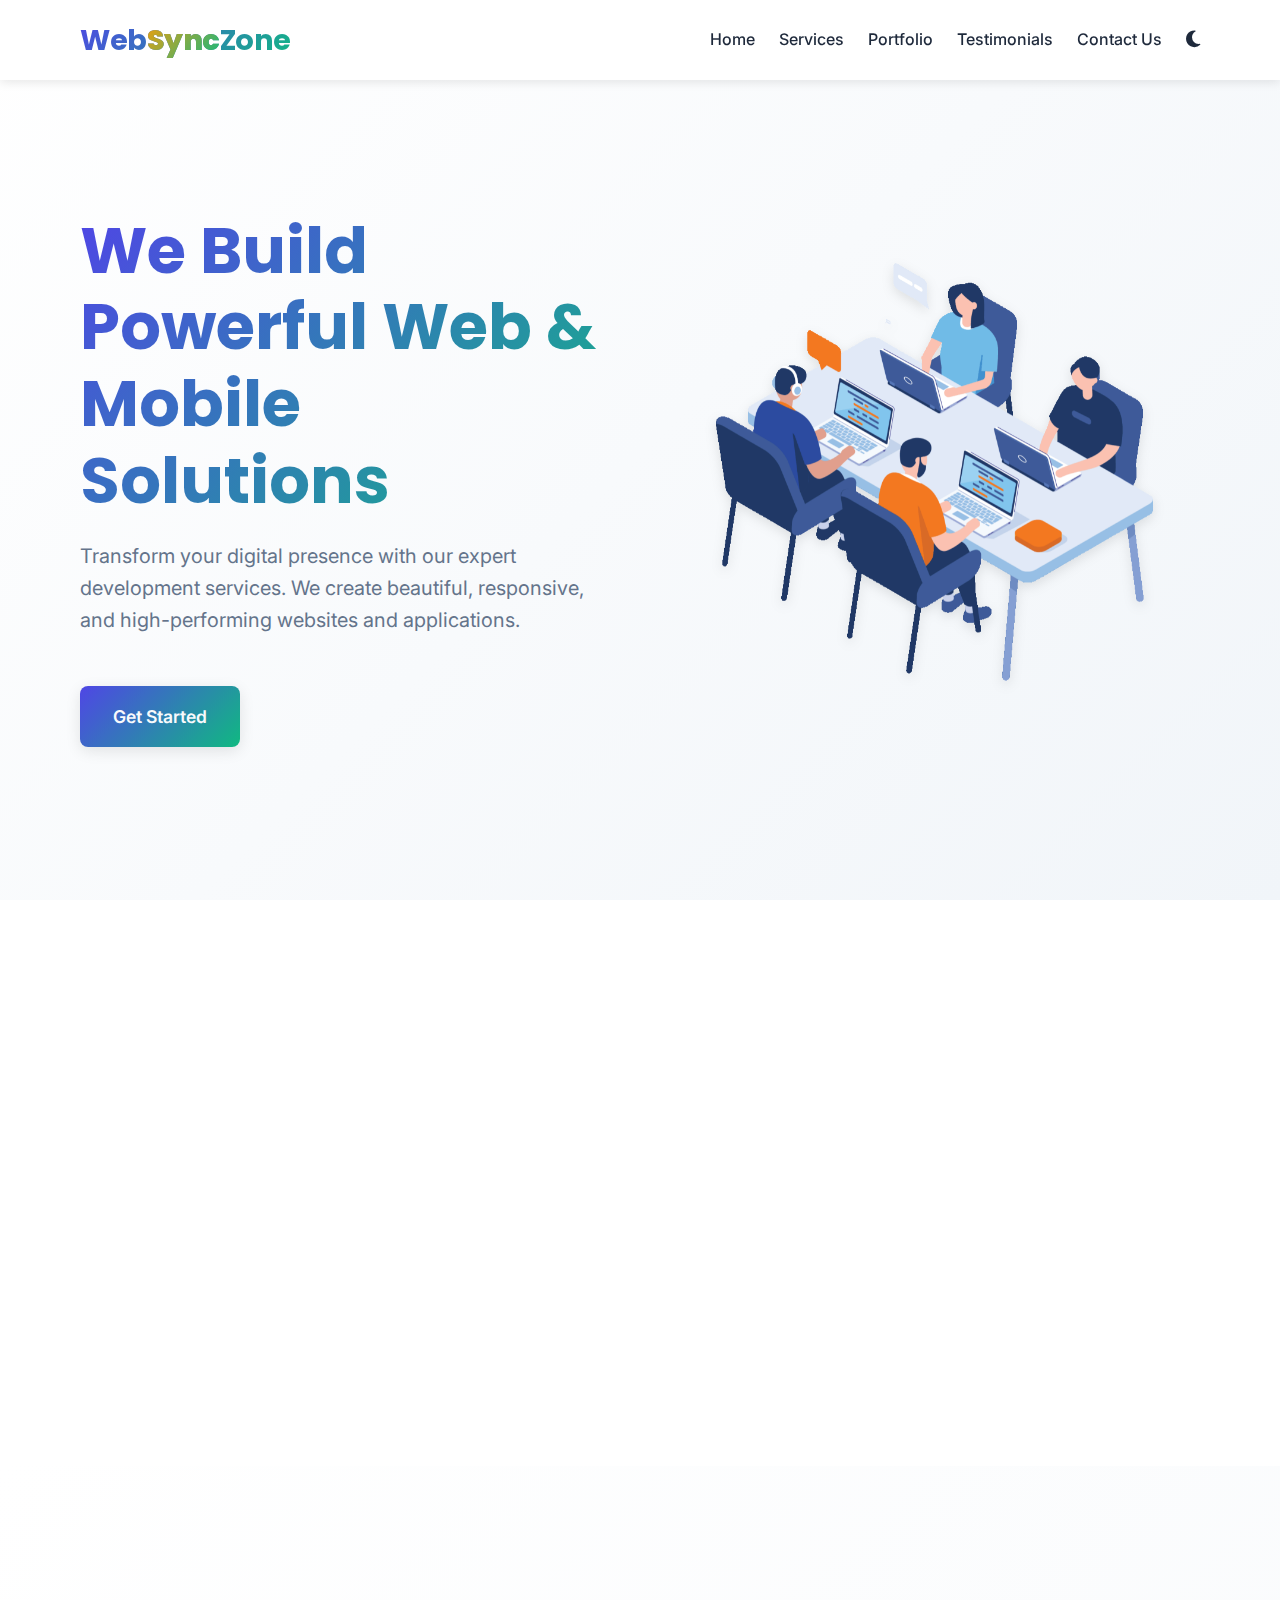
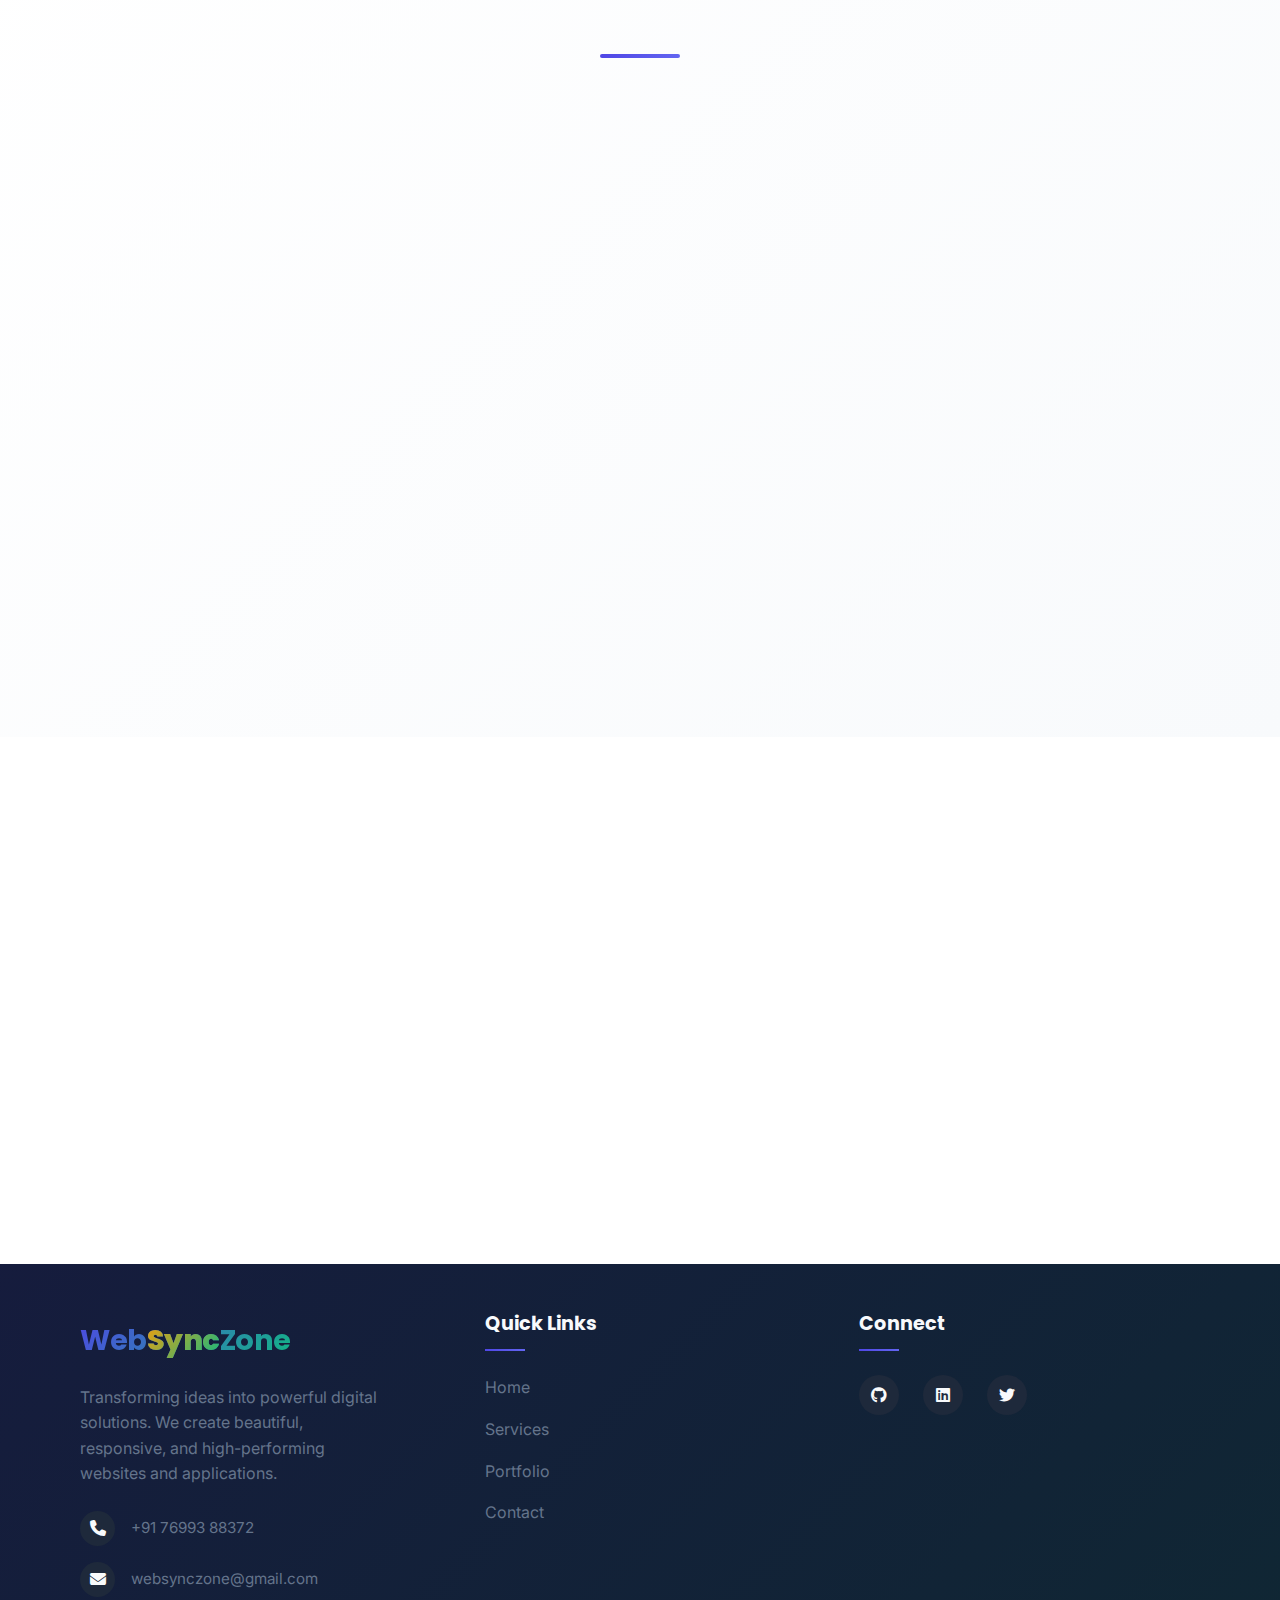
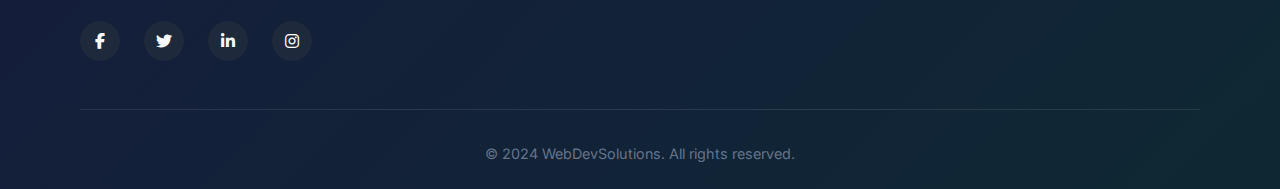
==== index.html @ 77b9343d "Add files via upload" ====
<!DOCTYPE html>
<html lang="en">
<head>
    <meta charset="UTF-8">
    <meta name="viewport" content="width=device-width, initial-scale=1.0, maximum-scale=1.0, user-scalable=no">
    <meta name="description" content="Professional web and app development services delivering powerful digital solutions">
    <title>WebSyncZone | Professional Web & App Development Services</title>
    <!-- Favicon -->
    <link rel="icon" type="image/svg+xml" href="favicon/logo.svg">
    <link rel="icon" type="image/png" sizes="32x32" href="favicon/favicon-32x32.png">
    <link rel="icon" type="image/png" sizes="16x16" href="favicon/favicon-16x16.png">
    <link rel="apple-touch-icon" sizes="180x180" href="favicon/apple-touch-icon.png">
    <link rel="manifest" href="favicon/site.webmanifest">
    <!-- Stylesheets -->
    <link rel="stylesheet" href="css/style.css">
    <link rel="preconnect" href="https://fonts.googleapis.com">
    <link rel="preconnect" href="https://fonts.gstatic.com" crossorigin>
    <link href="https://fonts.googleapis.com/css2?family=Inter:wght@400;500;600;700&family=Poppins:wght@400;500;600;700&display=swap" rel="stylesheet">
    <link rel="stylesheet" href="https://cdnjs.cloudflare.com/ajax/libs/font-awesome/6.5.1/css/all.min.css">
</head>
<body>
    <!-- Header Section -->
    <header class="header">
        <nav class="navbar container">
            <a href="#" class="logo">Web<span>Sync</span>Zone</a>
            <div class="nav-links-container">
                <ul class="nav-links">
                    <li><a href="#home">Home</a></li>
                    <li><a href="#services">Services</a></li>
                    <li><a href="#portfolio">Portfolio</a></li>
                    <li><a href="#testimonials">Testimonials</a></li>
                    <li><a href="contact.html" class="cta-button">Contact Us</a></li>
                </ul>
                <button class="theme-toggle" aria-label="Toggle dark mode">
                    <i class="fas fa-moon"></i>
                </button>
            </div>
            <button class="mobile-menu-toggle" aria-label="Toggle mobile menu">
                <span class="menu-line"></span>
                <span class="menu-line"></span>
                <span class="menu-line"></span>
            </button>
        </nav>
        <div class="mobile-menu">
            <ul class="mobile-nav-links">
                <li><a href="#home">Home</a></li>
                <li><a href="#services">Services</a></li>
                <li><a href="#portfolio">Portfolio</a></li>
                <li><a href="#testimonials">Testimonials</a></li>
                <li><a href="contact.html" class="cta-button">Contact Us</a></li>
            </ul>
            <div class="mobile-contact-info">
                <a href="tel:+917699388372" class="mobile-phone">
                    <i class="fas fa-phone"></i>
                    +91 76993 88372
                </a>
            </div>
            <button class="mobile-theme-toggle" aria-label="Toggle dark mode">
                <i class="fas fa-moon"></i>
                <span>Toggle Theme</span>
            </button>
        </div>
    </header>

    <!-- Hero Section -->
    <section id="home" class="hero">
        <div class="container">
            <div class="hero-content">
                <h1 class="animate-text">We Build Powerful Web & Mobile Solutions</h1>
                <p class="animate-text">Transform your digital presence with our expert development services. We create beautiful, responsive, and high-performing websites and applications.</p>
                <div class="hero-cta">
                    <a href="#services" class="primary-button animate-button">Get Started</a>
                    <a href="contact.html" class="secondary-button animate-button">Contact Us</a>
                </div>
            </div>
            <div class="hero-image">
                <div class="hero-animation-container">
                    <img src="gif/web_design.gif" alt="Web Development Animation" class="hero-animation">
                </div>
            </div>
        </div>
    </section>

    <!-- Services Section -->
    <section id="services" class="services">
        <div class="container">
            <h2 class="section-title animate-text">Our Services</h2>
            <p class="section-subtitle animate-text">Comprehensive web and app development solutions for your business</p>
            <div class="services-grid">
                <div class="service-card animate-card">
                    <div class="service-icon">
                        <img src="gif/developer.gif" alt="Web Development" class="service-gif">
                    </div>
                    <h3>Web Development</h3>
                    <p>Custom websites built with clean, efficient code and modern best practices.</p>
                </div>
                <div class="service-card animate-card">
                    <div class="service-icon">
                        <img src="gif/Mobile-Application-Development-softsuave.gif" alt="App Development" class="service-gif">
                    </div>
                    <h3>App Development</h3>
                    <p>Native and cross-platform mobile applications for iOS and Android.</p>
                </div>
                <div class="service-card animate-card">
                    <div class="service-icon">
                        <img src="gif/services.gif" alt="UI/UX Design" class="service-gif">
                    </div>
                    <h3>UI/UX Design</h3>
                    <p>User-centered design that creates engaging digital experiences.</p>
                </div>
            </div>
        </div>
    </section>

    <!-- Portfolio Section -->
    <section id="portfolio" class="portfolio">
        <div class="container">
            <div class="section-header">
                <h2 class="section-title animate-text">Our Work</h2>
                <p class="section-subtitle animate-text">Recent projects we're proud of</p>
                <div class="section-line"></div>
            </div>
            <div class="portfolio-grid">
                <div class="portfolio-item animate-card">
                    <div class="portfolio-image-wrapper">
                        <img src="gif/website_development_himachal_shimla.gif" alt="E-commerce Platform" class="light-mode-img">
                        <img src="gif/799e0d7779f6ea6c3a89885ff60c55af.gif" alt="E-commerce Platform" class="dark-mode-img">
                        <div class="portfolio-overlay"></div>
                    </div>
                    <div class="portfolio-content">
                        <span class="portfolio-category">Web Development</span>
                        <h3>E-commerce Platform</h3>
                        <p>A modern e-commerce solution with seamless user experience and secure payment integration.</p>
                        <div class="portfolio-buttons">
                            <a href="#" class="portfolio-link">View Details</a>
                        </div>
                    </div>
                </div>
                <div class="portfolio-item animate-card" style="animation-delay: 0.2s;">
                    <div class="portfolio-image-wrapper">
                        <img src="gif/app Development.gif" alt="Fitness Tracking App" class="light-mode-img">
                        <img src="gif/2.gif" alt="Fitness Tracking App" class="dark-mode-img">
                        <div class="portfolio-overlay"></div>
                    </div>
                    <div class="portfolio-content">
                        <span class="portfolio-category">Mobile App</span>
                        <h3>Fitness Tracking App</h3>
                        <p>A comprehensive fitness tracking application with real-time monitoring and personalized insights.</p>
                        <div class="portfolio-buttons">
                            <a href="#" class="portfolio-link">View Details</a>
                        </div>
                    </div>
                </div>
                <div class="portfolio-item animate-card" style="animation-delay: 0.4s;">
                    <div class="portfolio-image-wrapper">
                        <img src="gif/webde-CMB-velopment.gif" alt="Analytics Dashboard" class="light-mode-img">
                        <img src="gif/1_kFPbvmxZjLtYPCdhFPzauw.gif" alt="Analytics Dashboard" class="dark-mode-img">
                        <div class="portfolio-overlay"></div>
                    </div>
                    <div class="portfolio-content">
                        <span class="portfolio-category">Web Application</span>
                        <h3>Analytics Dashboard</h3>
                        <p>Interactive analytics dashboard with real-time data visualization and reporting features.</p>
                        <div class="portfolio-buttons">
                            <a href="#" class="portfolio-link">View Details</a>
                        </div>
                    </div>
                </div>
            </div>
        </div>
    </section>

    <!-- Testimonials Section -->
    <section id="testimonials" class="testimonials">
        <div class="container">
            <h2 class="section-title animate-text">Client Testimonials</h2>
            <p class="section-subtitle animate-text">What our clients say about us</p>
            <div class="testimonials-grid">
                <div class="testimonial-card animate-card">
                    <img src="gif/20250409_172753.png" alt="Sarah Johnson">
                    <blockquote>
                        "Working with WebDevSolutions was a game-changer for our business. They delivered a beautiful website that exceeded our expectations."
                    </blockquote>
                    <cite>Deep Biswas <span>CEO, TechStart</span></cite>
                </div>
                <div class="testimonial-card animate-card">
                    <img src="https://randomuser.me/api/portraits/women/32.jpg" alt="Titli Pal">
                    <blockquote>
                        "The team's expertise in mobile app development helped us launch our product months ahead of schedule."
                    </blockquote>
                    <cite>Titli Pal<span>Founder, FitLife</span></cite>
                </div>
            </div>
        </div>
    </section>

    <!-- Footer Section -->
    <footer class="footer">
        <div class="container">
            <div class="footer-content">
                <div class="footer-brand">
                    <a href="#" class="logo">Web<span>Sync</span>Zone</a>
                    <p>Transforming ideas into powerful digital solutions. We create beautiful, responsive, and high-performing websites and applications.</p>
                    <div class="contact-info">
                        <div class="contact-item">
                            <i class="fas fa-phone"></i>
                            <a href="tel:+917699388372">+91 76993 88372</a>
                        </div>
                        <div class="contact-item">
                            <i class="fas fa-envelope"></i>
                            <a href="mailto:websynczone@gmail.com">websynczone@gmail.com</a>
                        </div>
                    </div>
                    <div class="social-links">
                        <a href="#" aria-label="Facebook"><i class="fab fa-facebook-f"></i></a>
                        <a href="#" aria-label="Twitter"><i class="fab fa-twitter"></i></a>
                        <a href="#" aria-label="LinkedIn"><i class="fab fa-linkedin-in"></i></a>
                        <a href="#" aria-label="Instagram"><i class="fab fa-instagram"></i></a>
                    </div>
                </div>
                <div class="footer-links">
                    <div class="footer-section">
                        <h4>Quick Links</h4>
                        <ul>
                            <li><a href="#home">Home</a></li>
                            <li><a href="#services">Services</a></li>
                            <li><a href="#portfolio">Portfolio</a></li>
                            <li><a href="contact.html">Contact</a></li>
                        </ul>
                    </div>
                    <div class="footer-section">
                        <h4>Connect</h4>
                        <div class="social-links">
                            <a href="#" aria-label="GitHub"><i class="fab fa-github"></i></a>
                            <a href="#" aria-label="LinkedIn"><i class="fab fa-linkedin"></i></a>
                            <a href="#" aria-label="Twitter"><i class="fab fa-twitter"></i></a>
                        </div>
                    </div>
                </div>
            </div>
            <div class="footer-bottom">
                <p>&copy; 2024 WebDevSolutions. All rights reserved.</p>
            </div>
        </div>
    </footer>

    <!-- Scripts -->
    <script src="script.js"></script>
</body>
</html>
---- css/style.css ----
/* CSS Variables */
:root {
    /* Colors */
    --primary-color: #4f46e5;
    --primary-dark: #4338ca;
    --primary-light: #6366f1;
    --secondary-color: #10b981;
    --secondary-dark: #059669;
    --accent-color: #f59e0b;
    --accent-dark: #d97706;
    --dark-bg: #0f172a;
    --dark-bg-light: #1e293b;
    --light-bg: #ffffff;
    --light-bg-dark: #f8fafc;
    --text-dark: #1e293b;
    --text-light: #64748b;
    --text-white: #f8fafc;
    --gradient-primary: linear-gradient(135deg, var(--primary-color), var(--primary-light));
    --gradient-secondary: linear-gradient(135deg, var(--secondary-color), var(--accent-color));
    
    /* Typography */
    --font-heading: 'Poppins', sans-serif;
    --font-body: 'Inter', sans-serif;
    
    /* Spacing */
    --spacing-xs: 0.5rem;
    --spacing-sm: 1rem;
    --spacing-md: 1.5rem;
    --spacing-lg: 2rem;
    --spacing-xl: 3rem;
    
    /* Border Radius */
    --radius-sm: 0.25rem;
    --radius-md: 0.5rem;
    --radius-lg: 1rem;
    
    /* Transitions */
    --transition: all 0.3s ease;
}

/* Dark Mode Colors */
.dark-mode {
    --primary-color: #6366f1;
    --primary-dark: #4f46e5;
    --primary-light: #818cf8;
    --secondary-color: #34d399;
    --secondary-dark: #10b981;
    --accent-color: #fbbf24;
    --accent-dark: #f59e0b;
    --dark-bg: #0f172a;
    --dark-bg-light: #1e293b;
    --light-bg: #1e293b;
    --light-bg-dark: #0f172a;
    --text-dark: #f8fafc;
    --text-light: #cbd5e1;
    --text-white: #ffffff;
}

/* Reset & Base Styles */
* {
    margin: 0;
    padding: 0;
    box-sizing: border-box;
}

html {
    scroll-behavior: smooth;
}

body {
    font-family: var(--font-body);
    color: var(--text-dark);
    background-color: var(--light-bg);
    line-height: 1.6;
    transition: var(--transition);
}

img {
    max-width: 100%;
    height: auto;
}

a {
    text-decoration: none;
    color: inherit;
}

/* Container */
.container {
    width: 90%;
    max-width: 1200px;
    margin: 0 auto;
    padding: 0 var(--spacing-sm);
}

/* Typography */
h1, h2, h3, h4, h5, h6 {
    font-family: var(--font-heading);
    font-weight: 700;
    line-height: 1.2;
    margin-bottom: var(--spacing-sm);
}

.section-title {
    font-size: 2.5rem;
    text-align: center;
    margin-bottom: var(--spacing-sm);
}

.section-subtitle {
    font-size: 1.1rem;
    color: var(--text-light);
    text-align: center;
    margin-bottom: var(--spacing-lg);
}

/* Header & Navigation */
.header {
    position: fixed;
    top: 0;
    left: 0;
    width: 100%;
    background-color: var(--light-bg);
    box-shadow: 0 2px 10px rgba(0, 0, 0, 0.1);
    z-index: 1000;
}

.navbar {
    display: flex;
    justify-content: space-between;
    align-items: center;
    height: 80px;
}

.logo {
    font-family: var(--font-heading);
    font-size: 1.8rem;
    font-weight: 700;
    background: linear-gradient(135deg, var(--primary-color) 0%, var(--secondary-color) 100%);
    -webkit-background-clip: text;
    -webkit-text-fill-color: transparent;
    transition: all 0.3s cubic-bezier(0.4, 0, 0.2, 1);
    position: relative;
    padding: 5px 0;
    letter-spacing: -0.5px;
}

.logo::after {
    content: '';
    position: absolute;
    bottom: 0;
    left: 0;
    width: 100%;
    height: 2px;
    background: var(--gradient-primary);
    transform: scaleX(0);
    transform-origin: right;
    transition: transform 0.3s cubic-bezier(0.4, 0, 0.2, 1);
}

.logo:hover {
    transform: translateY(-2px);
}

.logo:hover::after {
    transform: scaleX(1);
    transform-origin: left;
}

.logo span {
    background: linear-gradient(135deg, var(--accent-color) 0%, var(--secondary-color) 100%);
    -webkit-background-clip: text;
    -webkit-text-fill-color: transparent;
    font-weight: 800;
}

.nav-links {
    display: flex;
    gap: var(--spacing-md);
    list-style: none;
}

.nav-links a {
    font-weight: 500;
    transition: var(--transition);
}

.nav-links a:hover {
    color: var(--primary-color);
}

/* Buttons */
.primary-button, .secondary-button {
    display: inline-block;
    padding: 0.75rem 1.5rem;
    border-radius: var(--radius-md);
    font-weight: 500;
    transition: var(--transition);
    cursor: pointer;
}

.primary-button {
    display: inline-flex;
    align-items: center;
    justify-content: center;
    padding: 1rem 2rem;
    font-size: 1.1rem;
    font-weight: 600;
    color: var(--text-white);
    background: linear-gradient(135deg, var(--primary-color) 0%, var(--secondary-color) 100%);
    border-radius: var(--radius-md);
    border: none;
    cursor: pointer;
    transition: all 0.3s cubic-bezier(0.4, 0, 0.2, 1);
    position: relative;
    overflow: hidden;
    z-index: 1;
    box-shadow: 0 4px 15px rgba(0, 0, 0, 0.1);
    text-decoration: none;
    min-width: 160px;
}

.primary-button::before {
    content: '';
    position: absolute;
    top: 0;
    left: 0;
    width: 100%;
    height: 100%;
    background: linear-gradient(135deg, var(--accent-color) 0%, var(--primary-color) 100%);
    z-index: -1;
    transition: opacity 0.3s ease;
    opacity: 0;
}

.primary-button:hover {
    transform: translateY(-3px);
    box-shadow: 0 6px 20px rgba(0, 0, 0, 0.15);
}

.primary-button:hover::before {
    opacity: 1;
}

.secondary-button {
    background: transparent;
    color: var(--primary-color);
    border: 2px solid var(--primary-color);
    padding: var(--spacing-sm) var(--spacing-lg);
    border-radius: var(--radius-md);
    font-weight: 500;
    transition: var(--transition);
}

.secondary-button:hover {
    background: var(--primary-color);
    color: var(--text-white);
    transform: translateY(-2px);
}

/* Hero Section */
.hero {
    padding: 120px 0 80px;
    background: linear-gradient(135deg, var(--light-bg) 0%, #f1f5f9 100%);
    min-height: 100vh;
    display: flex;
    align-items: center;
    position: relative;
    overflow: hidden;
}

.hero .container {
    display: grid;
    grid-template-columns: 1fr 1fr;
    gap: 40px;
    align-items: center;
}

.hero-content {
    max-width: 600px;
    z-index: 2;
}

.hero h1 {
    font-size: clamp(2.5rem, 5vw, 4rem);
    line-height: 1.2;
    margin-bottom: 20px;
    background: linear-gradient(135deg, var(--primary-color), var(--secondary-color));
    -webkit-background-clip: text;
    -webkit-text-fill-color: transparent;
}

.hero p {
    font-size: clamp(1rem, 2vw, 1.25rem);
    color: var(--text-light);
    margin-bottom: 30px;
    line-height: 1.6;
}

.hero-cta {
    display: flex;
    gap: 20px;
    flex-wrap: wrap;
}

.hero-image {
    position: relative;
    z-index: 1;
}

.hero-animation-container {
    position: relative;
    width: 100%;
    height: 100%;
    min-height: 400px;
    display: flex;
    align-items: center;
    justify-content: center;
}

.hero-animation {
    max-width: 100%;
    height: auto;
    mix-blend-mode: multiply;
    filter: drop-shadow(0 4px 6px rgba(0, 0, 0, 0.1));
    will-change: transform;
    object-fit: contain;
    transition: transform 0.3s ease;
}

.hero-animation:hover {
    transform: scale(1.05);
}

/* Services Section */
.services {
    padding: var(--spacing-xl) 0;
}

.services-grid {
    display: grid;
    grid-template-columns: repeat(auto-fit, minmax(280px, 1fr));
    gap: var(--spacing-lg);
    margin-top: var(--spacing-lg);
}

.service-card {
    padding: var(--spacing-lg);
    border-radius: var(--radius-lg);
    background-color: var(--light-bg);
    box-shadow: 0 4px 6px rgba(0, 0, 0, 0.1);
    transition: var(--transition);
}

.service-card:hover {
    transform: translateY(-5px);
}

.service-card i {
    font-size: 2.5rem;
    color: var(--primary-color);
    margin-bottom: var(--spacing-sm);
}

/* Portfolio Section */
.portfolio {
    padding: var(--spacing-xl) 0;
    background: linear-gradient(135deg, var(--light-bg) 0%, var(--light-bg-dark) 100%);
    position: relative;
    overflow: hidden;
}

.section-header {
    text-align: center;
    margin-bottom: var(--spacing-xl);
    position: relative;
}

.section-title {
    font-size: clamp(2.5rem, 5vw, 3.5rem);
    background: var(--gradient-primary);
    -webkit-background-clip: text;
    -webkit-text-fill-color: transparent;
    margin-bottom: var(--spacing-sm);
}

.section-subtitle {
    font-size: clamp(1rem, 2vw, 1.25rem);
    color: var(--text-light);
    margin-bottom: var(--spacing-md);
}

.section-line {
    width: 80px;
    height: 4px;
    background: var(--gradient-primary);
    margin: 0 auto;
    border-radius: var(--radius-md);
}

.portfolio-grid {
    display: grid;
    grid-template-columns: repeat(auto-fit, minmax(320px, 1fr));
    gap: var(--spacing-xl);
    padding: var(--spacing-md) 0;
}

.portfolio-item {
    position: relative;
    border-radius: var(--radius-lg);
    overflow: hidden;
    background: var(--light-bg);
    box-shadow: 0 4px 20px rgba(0, 0, 0, 0.1);
    transition: all 0.5s cubic-bezier(0.4, 0, 0.2, 1);
}

.portfolio-item:hover {
    transform: translateY(-10px);
    box-shadow: 0 8px 30px rgba(0, 0, 0, 0.15);
}

.portfolio-image-wrapper {
    position: relative;
    overflow: hidden;
    aspect-ratio: 16/9;
}

.portfolio-image-wrapper img {
    width: 100%;
    height: 100%;
    object-fit: cover;
    transition: all 0.5s cubic-bezier(0.4, 0, 0.2, 1);
}

/* Theme-based image display */
.light-mode-img {
    display: block;
}

.dark-mode-img {
    display: none;
}

.dark-mode .light-mode-img {
    display: none;
}

.dark-mode .dark-mode-img {
    display: block;
}

.portfolio-overlay {
    position: absolute;
    top: 0;
    left: 0;
    width: 100%;
    height: 100%;
    background: linear-gradient(to bottom, transparent, rgba(0, 0, 0, 0.7));
    opacity: 0;
    transition: all 0.3s ease;
}

.portfolio-item:hover .portfolio-overlay {
    opacity: 1;
}

.portfolio-item:hover img {
    transform: scale(1.1);
}

.portfolio-content {
    padding: var(--spacing-lg);
    background: var(--light-bg);
    position: relative;
}

.portfolio-category {
    display: inline-block;
    padding: 0.5rem 1rem;
    background: var(--gradient-primary);
    color: var(--text-white);
    border-radius: var(--radius-md);
    font-size: 0.9rem;
    font-weight: 500;
    margin-bottom: var(--spacing-sm);
}

.portfolio-content h3 {
    font-size: 1.5rem;
    margin-bottom: var(--spacing-sm);
    color: var(--text-dark);
}

.portfolio-content p {
    color: var(--text-light);
    margin-bottom: var(--spacing-md);
    line-height: 1.6;
}

.portfolio-buttons {
    display: flex;
    justify-content: center;
}

.portfolio-link {
    padding: 0.75rem 1.5rem;
    border-radius: var(--radius-md);
    font-weight: 500;
    transition: all 0.3s ease;
    text-align: center;
    background: var(--gradient-primary);
    color: var(--text-white);
    min-width: 160px;
    position: relative;
    overflow: hidden;
    z-index: 1;
}

.portfolio-link::before {
    content: '';
    position: absolute;
    top: 0;
    left: 0;
    width: 100%;
    height: 100%;
    background: var(--gradient-secondary);
    opacity: 0;
    transition: opacity 0.3s ease;
    z-index: -1;
}

.portfolio-link:hover {
    transform: translateY(-2px);
    box-shadow: 0 4px 10px rgba(0, 0, 0, 0.1);
}

.portfolio-link:hover::before {
    opacity: 1;
}

/* Dark mode adjustments */
.dark-mode .portfolio-link {
    background: var(--gradient-primary);
    color: var(--text-white);
}

.dark-mode .portfolio-link::before {
    background: var(--primary-light);
}

/* Testimonials Section */
.testimonials {
    padding: var(--spacing-xl) 0;
}

.testimonials-grid {
    display: grid;
    grid-template-columns: repeat(auto-fit, minmax(300px, 1fr));
    gap: var(--spacing-lg);
    margin-top: var(--spacing-lg);
}

.testimonial-card {
    padding: var(--spacing-lg);
    border-radius: var(--radius-lg);
    background-color: var(--light-bg);
    box-shadow: 0 4px 6px rgba(0, 0, 0, 0.1);
    text-align: center;
    transition: var(--transition);
}

.testimonial-card:hover {
    transform: translateY(-5px);
}

.testimonial-card img {
    width: 80px;
    height: 80px;
    border-radius: 50%;
    margin-bottom: var(--spacing-md);
    border: 3px solid var(--primary-color);
}

.testimonial-card blockquote {
    font-size: 1.1rem;
    color: var(--text-dark);
    margin-bottom: var(--spacing-md);
    font-style: italic;
}

.testimonial-card cite {
    display: block;
    font-style: normal;
    font-weight: 600;
    color: var(--text-dark);
}

.testimonial-card cite span {
    display: block;
    font-size: 0.9rem;
    color: var(--text-light);
    font-weight: 400;
    margin-top: var(--spacing-xs);
}

/* Dark mode styles for new sections */
.dark-mode .portfolio {
    background-color: var(--dark-bg);
}

.dark-mode .testimonial-card {
    background-color: var(--dark-bg-light);
}

.dark-mode .portfolio-content {
    background-color: var(--dark-bg-light);
}

.dark-mode .portfolio-content h3 {
    color: var(--text-white);
}

/* Enhanced Contact Section Styles */
.contact {
    padding: var(--spacing-xl) 0;
    background: linear-gradient(135deg, var(--light-bg) 0%, var(--light-bg-dark) 100%);
}

.contact-wrapper {
    display: grid;
    grid-template-columns: 1fr 2fr;
    gap: var(--spacing-xl);
    margin-top: var(--spacing-xl);
}

.contact-info {
    display: flex;
    flex-direction: column;
    gap: var(--spacing-lg);
}

.contact-card {
    background: var(--light-bg);
    padding: var(--spacing-lg);
    border-radius: var(--radius-lg);
    box-shadow: 0 4px 20px rgba(0, 0, 0, 0.05);
    text-align: center;
    transition: all 0.3s ease;
}

.contact-card:hover {
    transform: translateY(-5px);
    box-shadow: 0 8px 30px rgba(0, 0, 0, 0.1);
}

.contact-icon {
    width: 60px;
    height: 60px;
    margin: 0 auto var(--spacing-md);
    background: var(--gradient-primary);
    border-radius: 50%;
    display: flex;
    align-items: center;
    justify-content: center;
}

.contact-icon i {
    font-size: 1.5rem;
    color: var(--text-white);
}

.contact-card h3 {
    font-size: 1.2rem;
    margin-bottom: var(--spacing-xs);
    color: var(--text-dark);
}

.contact-card p {
    color: var(--text-light);
    margin-bottom: var(--spacing-md);
    font-size: 1.1rem;
}

.contact-link {
    display: inline-block;
    padding: 0.5rem 1.5rem;
    background: var(--gradient-primary);
    color: var(--text-white);
    border-radius: var(--radius-md);
    font-weight: 500;
    transition: all 0.3s ease;
}

.contact-link:hover {
    transform: translateY(-2px);
    box-shadow: 0 4px 10px rgba(0, 0, 0, 0.1);
}

/* Enhanced Form Styles */
.contact-form {
    background: var(--light-bg);
    padding: var(--spacing-xl);
    border-radius: var(--radius-lg);
    box-shadow: 0 4px 20px rgba(0, 0, 0, 0.05);
}

.form-group {
    margin-bottom: var(--spacing-md);
}

.form-group label {
    display: block;
    margin-bottom: var(--spacing-xs);
    font-weight: 500;
    color: var(--text-dark);
}

.form-input {
    width: 100%;
    padding: 1rem;
    border: 2px solid var(--text-light);
    border-radius: var(--radius-md);
    font-family: var(--font-body);
    font-size: 1rem;
    transition: all 0.3s ease;
    background: var(--light-bg);
    color: var(--text-dark);
}

.form-input:focus {
    border-color: var(--primary-color);
    box-shadow: 0 0 0 3px rgba(79, 70, 229, 0.1);
    outline: none;
    transform: translateY(-2px);
}

.form-input::placeholder {
    color: var(--text-light);
}

.error-message {
    display: none;
    color: #ff3333;
    font-size: 0.875rem;
    margin-top: 0.25rem;
    font-weight: 500;
    opacity: 0;
    transform: translateY(-10px);
    transition: opacity 0.3s ease, transform 0.3s ease;
}

.error-message.show {
    display: block;
    opacity: 1;
    transform: translateY(0);
}

.form-input.error {
    border-color: #ff3333;
    background-color: rgba(255, 51, 51, 0.05);
}

.dark-mode .error-message {
    color: #ff6666;
}

.dark-mode .form-input.error {
    background-color: rgba(255, 102, 102, 0.1);
}

.submit-button {
    width: 100%;
    display: flex;
    align-items: center;
    justify-content: center;
    gap: var(--spacing-sm);
    margin-top: var(--spacing-lg);
    padding: 1.2rem 2rem;
    font-size: 1.1rem;
    text-transform: uppercase;
    letter-spacing: 1px;
}

.submit-button i {
    font-size: 1.3rem;
}

/* Dark Mode Adjustments */
.dark-mode .contact {
    background-color: var(--dark-bg);
}

.dark-mode .contact-card {
    background-color: var(--dark-bg-light);
}

.dark-mode .contact-card h3 {
    color: var(--text-white);
}

.dark-mode .form-input {
    background-color: var(--dark-bg-light);
    color: var(--text-white);
    border-color: var(--dark-bg-light);
}

.dark-mode .form-input:focus {
    border-color: var(--primary-color);
    background-color: var(--dark-bg);
}

/* Responsive Design */
@media (max-width: 1024px) {
    .contact-wrapper {
        grid-template-columns: 1fr;
        gap: var(--spacing-lg);
    }

    .contact-info {
        flex-direction: row;
        flex-wrap: wrap;
    }

    .contact-card {
        flex: 1;
        min-width: 250px;
    }
}

@media (max-width: 768px) {
    .contact-info {
        flex-direction: column;
    }

    .contact-card {
        width: 100%;
    }

    .submit-button {
        padding: 1rem 1.8rem;
        font-size: 1rem;
    }
}

@media (max-width: 480px) {
    .contact-form {
        padding: var(--spacing-lg);
    }

    .form-input {
        padding: 0.8rem;
        font-size: 0.95rem;
    }

    .contact-card {
        padding: var(--spacing-md);
    }

    .contact-icon {
        width: 50px;
        height: 50px;
    }

    .contact-icon i {
        font-size: 1.2rem;
    }
}

/* Footer */
.footer {
    background: var(--dark-bg);
    color: var(--text-white);
    padding: var(--spacing-xl) 0 var(--spacing-md);
    position: relative;
    overflow: hidden;
}

.footer::before {
    content: '';
    position: absolute;
    top: 0;
    left: 0;
    width: 100%;
    height: 100%;
    background: linear-gradient(135deg, rgba(79, 70, 229, 0.1), rgba(16, 185, 129, 0.1));
    z-index: 0;
}

.footer-content {
    position: relative;
    z-index: 1;
    display: grid;
    grid-template-columns: 1fr 2fr;
    gap: var(--spacing-xl);
    margin-bottom: var(--spacing-xl);
}

.footer-brand {
    max-width: 300px;
}

.footer-brand .logo {
    font-size: 1.8rem;
    margin-bottom: var(--spacing-sm);
    display: inline-block;
}

.footer-brand p {
    color: var(--text-light);
    line-height: 1.6;
    margin-bottom: var(--spacing-md);
}

.footer-links {
    display: grid;
    grid-template-columns: repeat(2, 1fr);
    gap: var(--spacing-lg);
}

.footer-section h4 {
    color: var(--text-white);
    font-size: 1.2rem;
    margin-bottom: var(--spacing-md);
    position: relative;
    padding-bottom: var(--spacing-sm);
}

.footer-section h4::after {
    content: '';
    position: absolute;
    bottom: 0;
    left: 0;
    width: 40px;
    height: 2px;
    background: var(--gradient-primary);
}

.footer-section ul {
    list-style: none;
    padding: 0;
}

.footer-section li {
    margin-bottom: var(--spacing-sm);
}

.footer-section a {
    color: var(--text-light);
    transition: var(--transition);
    display: inline-block;
    position: relative;
}

.footer-section a::after {
    content: '';
    position: absolute;
    bottom: -2px;
    left: 0;
    width: 0;
    height: 2px;
    background: var(--gradient-primary);
    transition: var(--transition);
}

.footer-section a:hover {
    color: var(--text-white);
}

.footer-section a:hover::after {
    width: 100%;
}

.social-links {
    display: flex;
    gap: var(--spacing-md);
    margin-top: var(--spacing-md);
}

.social-links a {
    width: 40px;
    height: 40px;
    display: flex;
    align-items: center;
    justify-content: center;
    background: var(--dark-bg-light);
    border-radius: 50%;
    color: var(--text-white);
    transition: var(--transition);
}

.social-links a:hover {
    background: var(--gradient-primary);
    transform: translateY(-3px);
}

.footer-bottom {
    position: relative;
    z-index: 1;
    text-align: center;
    padding-top: var(--spacing-lg);
    border-top: 1px solid rgba(255, 255, 255, 0.1);
}

.footer-bottom p {
    color: var(--text-light);
    font-size: 0.9rem;
}

/* Responsive Footer */
@media (max-width: 1024px) {
    .footer-content {
        grid-template-columns: 1fr;
        gap: var(--spacing-lg);
    }

    .footer-brand {
        max-width: 100%;
        text-align: center;
    }

    .footer-links {
        grid-template-columns: repeat(2, 1fr);
    }
}

@media (max-width: 768px) {
    .footer {
        padding: var(--spacing-lg) 0 var(--spacing-md);
    }

    .footer-content {
        gap: var(--spacing-md);
    }

    .footer-links {
        grid-template-columns: 1fr;
        gap: var(--spacing-lg);
    }

    .footer-section {
        text-align: center;
    }

    .footer-section h4::after {
        left: 50%;
        transform: translateX(-50%);
    }

    .social-links {
        justify-content: center;
    }

    .footer-brand .logo {
        font-size: 1.5rem;
    }
}

@media (max-width: 480px) {
    .footer {
        padding: var(--spacing-md) 0 var(--spacing-sm);
    }

    .footer-section h4 {
        font-size: 1.1rem;
    }

    .footer-section a {
        font-size: 0.9rem;
    }

    .social-links a {
        width: 35px;
        height: 35px;
    }
}

/* Theme Toggle */
.theme-toggle {
    background: none;
    border: none;
    color: var(--text-dark);
    font-size: 1.2rem;
    cursor: pointer;
    transition: var(--transition);
}

.theme-toggle:hover {
    color: var(--primary-color);
}

/* Additional responsive styles for new sections */
@media (max-width: 1024px) {
    .hero .container {
        grid-template-columns: 1fr;
        text-align: center;
        gap: 60px;
    }

    .hero-content {
        max-width: 100%;
        margin: 0 auto;
    }

    .hero-cta {
        justify-content: center;
    }

    .hero-animation-container {
        min-height: 300px;
    }
}

@media (max-width: 768px) {
    .hero {
        padding: 100px 0 60px;
    }

    .hero h1 {
        font-size: clamp(2rem, 4vw, 3rem);
    }

    .hero p {
        font-size: clamp(0.9rem, 1.8vw, 1.1rem);
    }

    .hero-cta {
        flex-direction: column;
        gap: 15px;
    }

    .hero-cta a {
        width: 100%;
        text-align: center;
    }

    .hero-animation-container {
        min-height: 250px;
    }
}

@media (max-width: 480px) {
    .hero {
        padding: 80px 0 40px;
    }

    .hero-animation-container {
        min-height: 200px;
    }
}

/* Dark mode adjustments */
.dark-mode .hero {
    background-color: var(--dark-bg);
}

.dark-mode .hero-animation {
    mix-blend-mode: screen;
    filter: drop-shadow(0 4px 6px rgba(255, 255, 255, 0.1));
}

/* Enhanced animations */
@keyframes float {
    0% {
        transform: translateY(0px) scale(1) rotate(0deg);
    }
    50% {
        transform: translateY(-20px) scale(1.05) rotate(2deg);
    }
    100% {
        transform: translateY(0px) scale(1) rotate(0deg);
    }
}

/* Performance optimizations */
.hero-animation {
    backface-visibility: hidden;
    -webkit-backface-visibility: hidden;
    transform-style: preserve-3d;
    -webkit-transform-style: preserve-3d;
    image-rendering: -webkit-optimize-contrast;
    image-rendering: crisp-edges;
}

/* Animation Classes */
.animate-text {
    opacity: 0;
    transform: translateY(20px);
    animation: fadeInUp 0.8s ease forwards;
}

.animate-button {
    opacity: 0;
    transform: translateY(20px);
    animation: fadeInUp 0.8s ease forwards 0.3s;
}

.animate-card {
    opacity: 0;
    transform: translateY(30px);
    animation: fadeInUp 0.8s ease forwards;
}

.animate-form {
    opacity: 0;
    transform: translateY(20px);
    animation: fadeInUp 0.8s ease forwards 0.5s;
}

/* Animation Keyframes */
@keyframes fadeInUp {
    from {
        opacity: 0;
        transform: translateY(30px);
    }
    to {
        opacity: 1;
        transform: translateY(0);
    }
}

/* Service Icons */
.service-icon {
    width: 120px;
    height: 120px;
    margin: 0 auto var(--spacing-md);
    display: flex;
    align-items: center;
    justify-content: center;
    background: transparent;
    perspective: 1000px;
}

.service-gif {
    width: 100%;
    height: 100%;
    object-fit: contain;
    transition: all 0.5s cubic-bezier(0.4, 0, 0.2, 1);
    mix-blend-mode: multiply;
    filter: drop-shadow(0 4px 6px rgba(0, 0, 0, 0.1));
    will-change: transform;
}

.service-card:hover .service-gif {
    transform: scale(1.1) rotate3d(1, 1, 1, 5deg);
    filter: drop-shadow(0 8px 12px rgba(0, 0, 0, 0.2));
}

/* Portfolio Items */
.portfolio-item img {
    width: 100%;
    height: 300px;
    object-fit: cover;
    transition: all 0.5s cubic-bezier(0.4, 0, 0.2, 1);
    mix-blend-mode: multiply;
    filter: drop-shadow(0 4px 6px rgba(0, 0, 0, 0.1));
    will-change: transform;
}

.portfolio-item:hover img {
    transform: scale(1.1);
    filter: drop-shadow(0 8px 12px rgba(0, 0, 0, 0.2));
}

/* Form Animations */
.form-group input,
.form-group textarea {
    transition: all 0.3s ease;
}

.form-group input:focus,
.form-group textarea:focus {
    transform: translateY(-2px);
    box-shadow: 0 4px 6px rgba(0, 0, 0, 0.1);
}

/* Button Hover Effects */
.primary-button,
.secondary-button {
    position: relative;
    overflow: hidden;
}

.primary-button::after,
.secondary-button::after {
    content: '';
    position: absolute;
    top: 50%;
    left: 50%;
    width: 0;
    height: 0;
    background: rgba(255, 255, 255, 0.2);
    border-radius: 50%;
    transform: translate(-50%, -50%);
    transition: width 0.3s ease, height 0.3s ease;
}

.primary-button:hover::after,
.secondary-button:hover::after {
    width: 300px;
    height: 300px;
}

/* Staggered Animation Delays */
.services-grid .service-card:nth-child(1) {
    animation-delay: 0.2s;
}

.services-grid .service-card:nth-child(2) {
    animation-delay: 0.4s;
}

.services-grid .service-card:nth-child(3) {
    animation-delay: 0.6s;
}

.portfolio-grid .portfolio-item:nth-child(1) {
    animation-delay: 0.2s;
}

.portfolio-grid .portfolio-item:nth-child(2) {
    animation-delay: 0.4s;
}

.portfolio-grid .portfolio-item:nth-child(3) {
    animation-delay: 0.6s;
}

/* Dark mode adjustments */
.dark-mode .hero-animation,
.dark-mode .service-gif,
.dark-mode .portfolio-item img {
    mix-blend-mode: screen;
    filter: drop-shadow(0 4px 6px rgba(255, 255, 255, 0.1));
}

/* Enhanced animations */
@keyframes rotate3d {
    0% {
        transform: rotate3d(1, 1, 1, 0deg);
    }
    50% {
        transform: rotate3d(1, 1, 1, 5deg);
    }
    100% {
        transform: rotate3d(1, 1, 1, 0deg);
    }
}

/* Performance optimizations */
.hero-animation,
.service-gif,
.portfolio-item img {
    backface-visibility: hidden;
    -webkit-backface-visibility: hidden;
    transform-style: preserve-3d;
    -webkit-transform-style: preserve-3d;
}

/* Mobile Menu Styles */
.nav-links-container {
    display: flex;
    align-items: center;
    gap: var(--spacing-md);
}

.mobile-menu-toggle {
    display: none;
    background: none;
    border: none;
    cursor: pointer;
    padding: 10px;
    z-index: 1000;
}

.menu-line {
    display: block;
    width: 25px;
    height: 2px;
    background-color: var(--text-dark);
    margin: 5px 0;
    transition: all 0.3s ease;
}

.mobile-menu {
    position: fixed;
    top: 0;
    left: 0;
    width: 100%;
    height: 100vh;
    background-color: var(--light-bg);
    z-index: 999;
    transform: translateX(100%);
    transition: transform 0.3s cubic-bezier(0.4, 0, 0.2, 1);
    padding: 100px var(--spacing-md) var(--spacing-md);
    display: flex;
    flex-direction: column;
    justify-content: center;
    align-items: center;
}

.mobile-menu.active {
    transform: translateX(0);
}

.mobile-nav-links {
    list-style: none;
    padding: 0;
    margin: 0;
    width: 100%;
    max-width: 300px;
}

.mobile-nav-links li {
    margin-bottom: var(--spacing-lg);
    opacity: 0;
    transform: translateX(20px);
    transition: all 0.3s ease;
}

.mobile-menu.active .mobile-nav-links li {
    opacity: 1;
    transform: translateX(0);
}

.mobile-nav-links li:nth-child(1) { transition-delay: 0.1s; }
.mobile-nav-links li:nth-child(2) { transition-delay: 0.2s; }
.mobile-nav-links li:nth-child(3) { transition-delay: 0.3s; }
.mobile-nav-links li:nth-child(4) { transition-delay: 0.4s; }
.mobile-nav-links li:nth-child(5) { transition-delay: 0.5s; }

.mobile-nav-links a {
    display: block;
    font-size: 1.5rem;
    font-weight: 500;
    color: var(--text-dark);
    padding: var(--spacing-sm) 0;
    transition: color 0.3s ease;
}

.mobile-nav-links a:hover {
    color: var(--primary-color);
}

.mobile-theme-toggle {
    display: flex;
    align-items: center;
    gap: var(--spacing-sm);
    background: none;
    border: none;
    color: var(--text-dark);
    font-size: 1.2rem;
    cursor: pointer;
    margin-top: var(--spacing-xl);
    padding: var(--spacing-sm) var(--spacing-md);
    border-radius: var(--radius-md);
    transition: all 0.3s ease;
}

.mobile-theme-toggle:hover {
    background-color: var(--primary-color);
    color: var(--text-white);
}

/* Dark mode adjustments for mobile menu */
.dark-mode .mobile-menu {
    background-color: var(--dark-bg);
}

.dark-mode .menu-line {
    background-color: var(--text-white);
}

.dark-mode .mobile-nav-links a {
    color: var(--text-white);
}

.dark-mode .mobile-theme-toggle {
    color: var(--text-white);
}

/* Responsive styles */
@media (max-width: 768px) {
    .nav-links-container {
        display: none;
    }

    .mobile-menu-toggle {
        display: block;
    }

    .mobile-menu-toggle.active .menu-line:nth-child(1) {
        transform: translateY(7px) rotate(45deg);
    }

    .mobile-menu-toggle.active .menu-line:nth-child(2) {
        opacity: 0;
    }

    .mobile-menu-toggle.active .menu-line:nth-child(3) {
        transform: translateY(-7px) rotate(-45deg);
    }
}

/* Animation for menu items */
@keyframes slideIn {
    from {
        opacity: 0;
        transform: translateX(20px);
    }
    to {
        opacity: 1;
        transform: translateX(0);
    }
}

/* Contact Information Styles */
.contact-info {
    margin: var(--spacing-md) 0;
    display: flex;
    flex-direction: column;
    gap: var(--spacing-sm);
}

.contact-item {
    display: flex;
    align-items: center;
    gap: var(--spacing-sm);
    color: var(--text-light);
}

.contact-item i {
    width: 35px;
    height: 35px;
    display: flex;
    align-items: center;
    justify-content: center;
    background: var(--dark-bg-light);
    border-radius: 50%;
    color: var(--text-white);
    font-size: 1rem;
    transition: var(--transition);
}

.contact-item:hover i {
    background: var(--gradient-primary);
    transform: translateY(-2px);
}

.contact-item a {
    color: var(--text-light);
    transition: var(--transition);
    font-size: 0.95rem;
}

.contact-item:hover a {
    color: var(--text-white);
}

/* Mobile Contact Info */
.mobile-contact-info {
    margin-top: var(--spacing-lg);
    text-align: center;
}

.mobile-phone {
    display: flex;
    align-items: center;
    justify-content: center;
    gap: var(--spacing-sm);
    color: var(--text-dark);
    font-size: 1.1rem;
    font-weight: 500;
    padding: var(--spacing-sm) var(--spacing-md);
    border-radius: var(--radius-md);
    background: var(--gradient-primary);
    color: var(--text-white);
    transition: var(--transition);
}

.mobile-phone:hover {
    transform: translateY(-2px);
    box-shadow: 0 4px 6px rgba(0, 0, 0, 0.1);
}

/* Dark Mode Adjustments */
.dark-mode .contact-item {
    color: var(--text-white);
}

.dark-mode .contact-item a {
    color: var(--text-light);
}

.dark-mode .contact-item:hover a {
    color: var(--primary-color);
}

.dark-mode .mobile-phone {
    color: var(--text-white);
    background-color: var(--dark-bg-light);
}

/* Responsive Styles */
@media (max-width: 768px) {
    .contact-info {
        align-items: center;
    }

    .contact-item {
        justify-content: center;
    }

    .mobile-contact-info {
        margin: var(--spacing-lg) 0;
    }

    .mobile-phone {
        font-size: 1rem;
    }
}

@media (max-width: 480px) {
    .contact-item {
        flex-direction: column;
        gap: var(--spacing-xs);
        text-align: center;
    }

    .contact-item i {
        width: 30px;
        height: 30px;
        font-size: 0.9rem;
    }

    .contact-item a {
        font-size: 0.9rem;
    }

    .mobile-phone {
        font-size: 0.95rem;
        padding: var(--spacing-xs) var(--spacing-md);
    }
}

/* Contact Form Submit Button */
.contact-form .primary-button {
    width: 100%;
    margin-top: var(--spacing-md);
    padding: 1.2rem 2rem;
    font-size: 1.1rem;
    text-transform: uppercase;
    letter-spacing: 1px;
    background: linear-gradient(135deg, var(--primary-color) 0%, var(--secondary-color) 100%);
}

.contact-form .primary-button:hover {
    transform: translateY(-3px);
    box-shadow: 0 6px 20px rgba(0, 0, 0, 0.15);
}

/* Dark Mode Adjustments */
.dark-mode .contact-form {
    background-color: var(--dark-bg-light);
}

.dark-mode .form-group input,
.dark-mode .form-group textarea {
    background-color: var(--dark-bg);
    color: var(--text-white);
    border-color: var(--dark-bg-light);
}

.dark-mode .form-group input:focus,
.dark-mode .form-group textarea:focus {
    border-color: var(--primary-color);
    background-color: var(--dark-bg);
}

/* Mobile Responsiveness for Buttons */
@media (max-width: 768px) {
    .primary-button {
        padding: 0.9rem 1.8rem;
        font-size: 1rem;
        width: 100%;
        max-width: 300px;
    }

    .hero-cta {
        display: flex;
        flex-direction: column;
        align-items: center;
        gap: var(--spacing-md);
    }

    .hero-cta .primary-button,
    .hero-cta .secondary-button {
        width: 100%;
        max-width: 300px;
        text-align: center;
    }

    .contact-form .primary-button {
        padding: 1rem 1.8rem;
        font-size: 1rem;
    }
}

@media (max-width: 480px) {
    .logo {
        font-size: 1.5rem;
    }

    .primary-button {
        padding: 0.8rem 1.5rem;
        font-size: 0.95rem;
    }
}

/* Fix for Get Started Button Visibility */
.hero-cta .primary-button {
    opacity: 1 !important;
    visibility: visible !important;
    display: inline-flex !important;
}

/* Contact Hero Section Enhanced Styles */
.contact-hero {
    padding: 120px 0 80px;
    background: linear-gradient(135deg, var(--primary-color) 0%, var(--secondary-color) 100%);
    position: relative;
    overflow: hidden;
    z-index: 1;
}

.contact-hero::before {
    content: '';
    position: absolute;
    top: 0;
    left: 0;
    right: 0;
    bottom: 0;
    background: linear-gradient(135deg, rgba(255, 255, 255, 0.15) 0%, rgba(255, 255, 255, 0.05) 100%);
    z-index: -1;
}

.contact-hero::after {
    content: '';
    position: absolute;
    top: 0;
    left: 0;
    right: 0;
    bottom: 0;
    background: url("data:image/svg+xml,%3Csvg width='60' height='60' viewBox='0 0 60 60' xmlns='http://www.w3.org/2000/svg'%3E%3Cg fill='none' fill-rule='evenodd'%3E%3Cg fill='%23ffffff' fill-opacity='0.1'%3E%3Cpath d='M36 34v-4h-2v4h-4v2h4v4h2v-4h4v-2h-4zm0-30V0h-2v4h-4v2h4v4h2V6h4V4h-4zM6 34v-4H4v4H0v2h4v4h2v-4h4v-2H6zM6 4V0H4v4H0v2h4v4h2V6h4V4H6z'/%3E%3C/g%3E%3C/g%3E%3C/svg%3E");
    opacity: 0.1;
    z-index: -1;
}

.contact-hero-content {
    position: relative;
    text-align: center;
    max-width: 800px;
    margin: 0 auto;
    padding: 0 20px;
}

.contact-hero h1 {
    font-size: clamp(2.5rem, 5vw, 4rem);
    font-weight: 800;
    color: var(--text-white);
    margin-bottom: 1.5rem;
    letter-spacing: -0.02em;
    line-height: 1.2;
    text-shadow: 0 2px 4px rgba(0, 0, 0, 0.1);
    position: relative;
    display: inline-block;
}

.contact-hero h1::after {
    content: '';
    position: absolute;
    bottom: -10px;
    left: 50%;
    transform: translateX(-50%);
    width: 80px;
    height: 4px;
    background: var(--text-white);
    border-radius: 2px;
    opacity: 0.8;
}

.contact-hero p {
    font-size: clamp(1.1rem, 2vw, 1.25rem);
    color: var(--text-white);
    margin-bottom: 2rem;
    opacity: 0.9;
    max-width: 600px;
    margin-left: auto;
    margin-right: auto;
    line-height: 1.6;
    text-shadow: 0 1px 2px rgba(0, 0, 0, 0.1);
}

/* Dark mode adjustments */
.dark-mode .contact-hero {
    background-color: var(--dark-bg);
}

.dark-mode .contact-hero::before {
    background: linear-gradient(135deg, var(--primary-dark) 0%, var(--dark-bg) 100%);
}

/* Responsive styles */
@media (max-width: 768px) {
    .contact-hero {
        padding: 100px 0 60px;
    }

    .contact-hero h1 {
        font-size: clamp(2rem, 4vw, 3rem);
    }

    .contact-hero h1::after {
        width: 60px;
        bottom: -8px;
    }
}

@media (max-width: 480px) {
    .contact-hero {
        padding: 80px 0 40px;
    }

    .contact-hero h1 {
        font-size: 2rem;
    }

    .contact-hero p {
        font-size: 1rem;
    }
}

/* Contact Page Specific Styles */
.contact-page-section {
    padding: 80px 0;
    background: var(--light-bg);
}

.contact-grid {
    display: grid;
    grid-template-columns: 1fr 1.5fr;
    gap: 40px;
    align-items: start;
}

/* Contact Information Styles */
.contact-info-section {
    position: sticky;
    top: 100px;
}

.contact-info-wrapper {
    background: var(--white);
    padding: 40px;
    border-radius: 20px;
    box-shadow: 0 10px 30px rgba(0, 0, 0, 0.1);
}

.contact-info-header {
    margin-bottom: 30px;
}

.contact-info-header h2 {
    font-size: 2rem;
    color: var(--text-dark);
    margin-bottom: 10px;
}

.contact-info-header p {
    color: var(--text-light);
}

.contact-methods {
    display: flex;
    flex-direction: column;
    gap: 20px;
    margin-bottom: 40px;
}

.contact-method-card {
    display: flex;
    align-items: center;
    gap: 20px;
    padding: 20px;
    background: var(--light-bg);
    border-radius: 15px;
    transition: transform 0.3s ease, box-shadow 0.3s ease;
}

.contact-method-card:hover {
    transform: translateY(-5px);
    box-shadow: 0 5px 15px rgba(0, 0, 0, 0.1);
}

.method-icon {
    width: 50px;
    height: 50px;
    display: flex;
    align-items: center;
    justify-content: center;
    background: var(--primary-color);
    color: var(--white);
    border-radius: 12px;
    font-size: 1.25rem;
}

.method-details {
    flex: 1;
}

.method-details h3 {
    font-size: 1.1rem;
    color: var(--text-dark);
    margin-bottom: 5px;
}

.method-details p {
    color: var(--text-light);
    margin-bottom: 10px;
}

.method-action {
    display: flex;
    align-items: center;
    gap: 10px;
    color: var(--primary-color);
    font-weight: 600;
    text-decoration: none;
    transition: gap 0.3s ease;
}

.method-action:hover {
    gap: 15px;
}

.business-hours {
    padding-top: 30px;
    border-top: 1px solid var(--border-color);
}

.business-hours h3 {
    display: flex;
    align-items: center;
    gap: 10px;
    font-size: 1.1rem;
    color: var(--text-dark);
    margin-bottom: 20px;
}

.business-hours ul {
    list-style: none;
    padding: 0;
}

.business-hours li {
    display: flex;
    justify-content: space-between;
    margin-bottom: 10px;
    color: var(--text-light);
}

/* Contact Form Styles */
.form-wrapper {
    background: var(--white);
    padding: 40px;
    border-radius: 20px;
    box-shadow: 0 10px 30px rgba(0, 0, 0, 0.1);
}

.form-header {
    margin-bottom: 30px;
}

.form-header h2 {
    font-size: 2rem;
    color: var(--text-dark);
    margin-bottom: 10px;
}

.form-header p {
    color: var(--text-light);
}

.form-group {
    margin-bottom: 25px;
}

.form-group label {
    display: block;
    margin-bottom: 8px;
    color: var(--text-dark);
    font-weight: 500;
}

.required {
    color: #ff3366;
}

.input-wrapper {
    position: relative;
}

.input-wrapper i {
    position: absolute;
    left: 15px;
    top: 50%;
    transform: translateY(-50%);
    color: var(--text-light);
}

.form-input {
    width: 100%;
    padding: 12px 15px 12px 45px;
    border: 2px solid var(--border-color);
    border-radius: 10px;
    font-size: 1rem;
    transition: border-color 0.3s ease, box-shadow 0.3s ease;
}

textarea.form-input {
    padding: 15px;
    min-height: 120px;
    resize: vertical;
}

.form-input:focus {
    border-color: var(--primary-color);
    box-shadow: 0 0 0 4px var(--primary-color-light);
    outline: none;
}

.error-message {
    display: none;
    color: #ff3366;
    font-size: 0.875rem;
    margin-top: 5px;
}

.error-message.show {
    display: block;
}

.form-input.error {
    border-color: #ff3366;
}

.submit-button {
    width: 100%;
    padding: 15px 25px;
    background: var(--primary-color);
    color: var(--white);
    border: none;
    border-radius: 10px;
    font-size: 1rem;
    font-weight: 600;
    display: flex;
    align-items: center;
    justify-content: center;
    gap: 10px;
    cursor: pointer;
    transition: background-color 0.3s ease, transform 0.3s ease;
}

.submit-button:hover {
    background: var(--primary-color-dark);
    transform: translateY(-2px);
}

.submit-button:active {
    transform: translateY(0);
}

/* Dark Mode Styles */
.dark-mode .contact-hero {
    background-color: var(--dark-bg);
}

.dark-mode .contact-hero::before {
    background: linear-gradient(135deg, var(--primary-dark) 0%, var(--dark-bg) 100%);
}

.dark-mode .contact-info-wrapper,
.dark-mode .form-wrapper {
    background-color: var(--dark-bg-light);
}

.dark-mode .contact-method-card {
    background-color: var(--dark-bg);
}

.dark-mode .method-details h3,
.dark-mode .form-header h2 {
    color: var(--text-white);
}

.dark-mode .form-input {
    background-color: var(--dark-bg);
    color: var(--text-white);
    border-color: var(--dark-bg-light);
}

.dark-mode .form-input:focus {
    border-color: var(--primary-color);
    background-color: var(--dark-bg);
}

/* Responsive Styles */
@media (max-width: 1024px) {
    .contact-grid {
        grid-template-columns: 1fr;
    }

    .contact-info-section {
        position: static;
    }
}

@media (max-width: 768px) {
    .contact-hero {
        padding: 80px 0 40px;
    }

    .contact-hero h1 {
        font-size: 2.5rem;
    }

    .contact-info-wrapper,
    .form-wrapper {
        padding: 30px;
    }
}

@media (max-width: 480px) {
    .contact-hero h1 {
        font-size: 2rem;
    }

    .contact-method-card {
        flex-direction: column;
        text-align: center;
        gap: 15px;
    }

    .method-action {
        justify-content: center;
    }
}
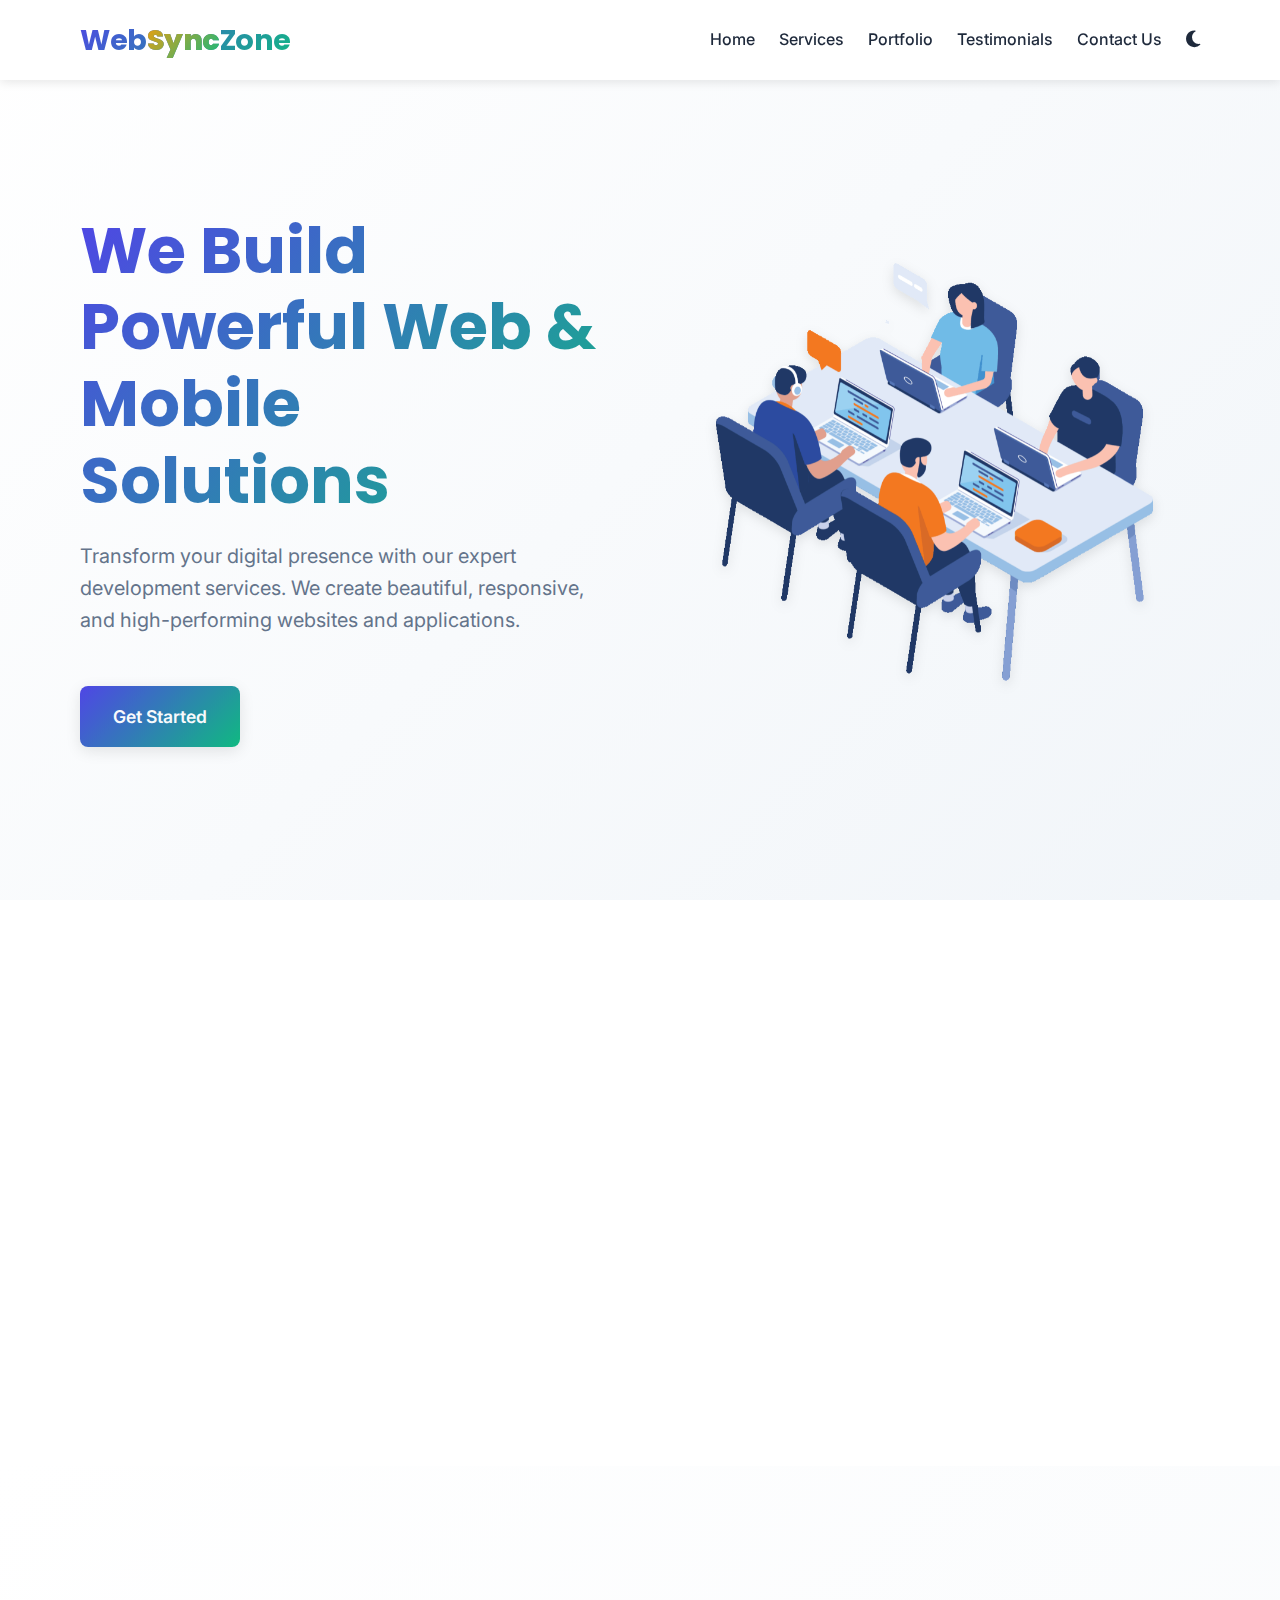
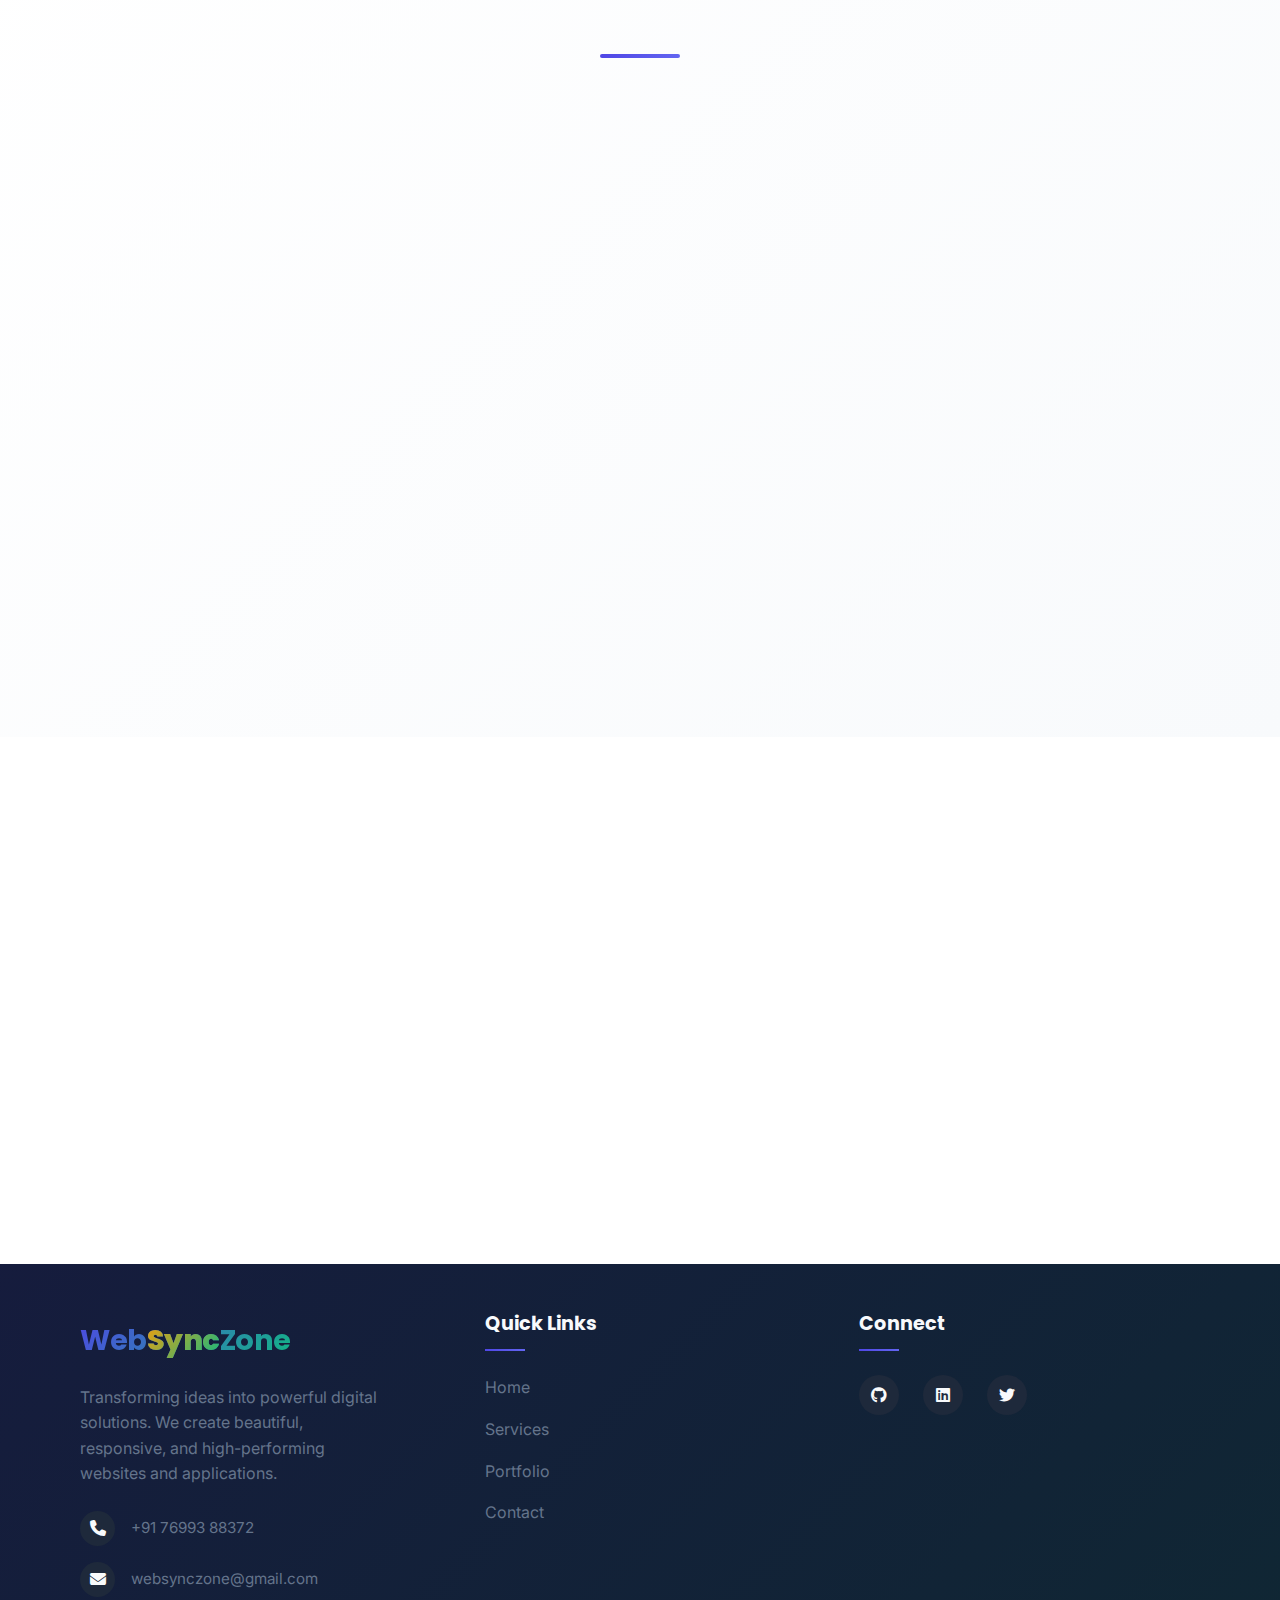
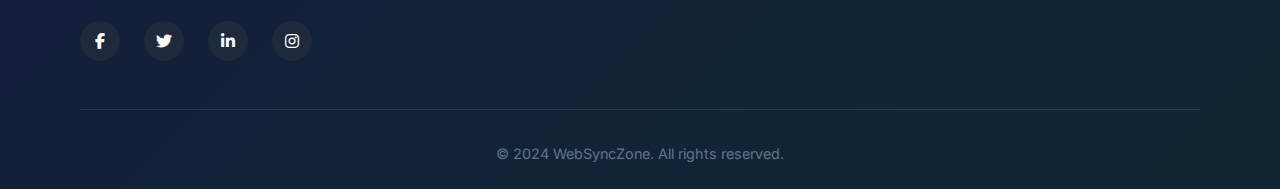
==== commit 66532aaa: "Update index.html" ====
--- a/index.html
+++ b/index.html
@@ -179,7 +179,7 @@
                 <div class="testimonial-card animate-card">
                     <img src="gif/20250409_172753.png" alt="Sarah Johnson">
                     <blockquote>
-                        "Working with WebDevSolutions was a game-changer for our business. They delivered a beautiful website that exceeded our expectations."
+                        "Working with WebSyncZone was a game-changer for our business. They delivered a beautiful website that exceeded our expectations."
                     </blockquote>
                     <cite>Deep Biswas <span>CEO, TechStart</span></cite>
                 </div>
@@ -239,7 +239,7 @@
                 </div>
             </div>
             <div class="footer-bottom">
-                <p>&copy; 2024 WebDevSolutions. All rights reserved.</p>
+                <p>&copy; 2024 WebSyncZone. All rights reserved.</p>
             </div>
         </div>
     </footer>
@@ -247,4 +247,4 @@
     <!-- Scripts -->
     <script src="script.js"></script>
 </body>
-</html> +</html> 
